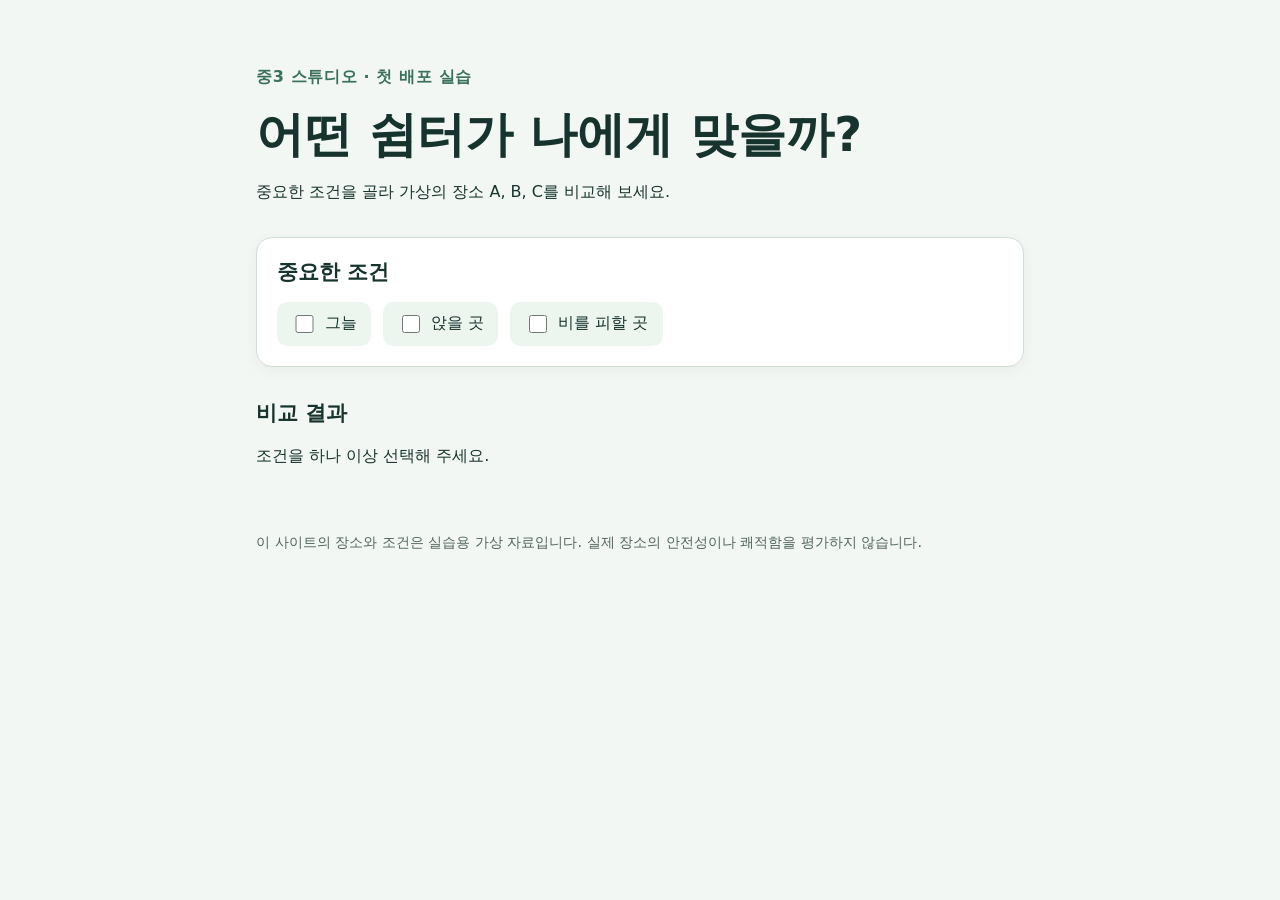
==== books/ai-era-child/rest-spots-demo/index.html @ f71faf44 "Add ebook practice files for AI-era parenting guide" ====
<!doctype html>
<html lang="ko">
  <head>
    <meta charset="utf-8" />
    <meta name="viewport" content="width=device-width, initial-scale=1" />
    <title>쉬기 좋은 곳 찾기 · 실습</title>
    <link rel="stylesheet" href="style.css" />
    <script src="script.js" defer></script>
  </head>
  <body>
    <main class="container">
      <header>
        <p class="eyebrow">중3 스튜디오 · 첫 배포 실습</p>
        <h1>어떤 쉼터가 나에게 맞을까?</h1>
        <p>중요한 조건을 골라 가상의 장소 A, B, C를 비교해 보세요.</p>
      </header>

      <section class="panel" aria-labelledby="choices-title">
        <h2 id="choices-title">중요한 조건</h2>
        <div class="choices">
          <label><input type="checkbox" value="shade" /> 그늘</label>
          <label><input type="checkbox" value="seat" /> 앉을 곳</label>
          <label><input type="checkbox" value="rain" /> 비를 피할 곳</label>
        </div>
      </section>

      <section aria-labelledby="results-title">
        <h2 id="results-title">비교 결과</h2>
        <p id="summary" role="status" aria-live="polite">조건을 하나 이상 선택해 주세요.</p>
        <div id="results" class="results"></div>
      </section>

      <footer>이 사이트의 장소와 조건은 실습용 가상 자료입니다. 실제 장소의 안전성이나 쾌적함을 평가하지 않습니다.</footer>
    </main>
  </body>
</html>
---- books/ai-era-child/rest-spots-demo/style.css ----
:root { color-scheme: light; font-family: system-ui, -apple-system, "Segoe UI", sans-serif; color: #16342d; background: #f3f7f3; }
* { box-sizing: border-box; }
body { margin: 0; }
.container { width: min(100% - 2rem, 48rem); margin: 0 auto; padding: 3rem 0; }
.eyebrow { color: #39715d; font-weight: 700; letter-spacing: .04em; }
h1 { margin: .2rem 0 .8rem; font-size: clamp(2rem, 5vw, 3rem); line-height: 1.2; }
h2 { margin: 0 0 1rem; font-size: 1.3rem; }
p { line-height: 1.6; }
.panel, .card { background: white; border: 1px solid #d0ded4; border-radius: 1rem; box-shadow: 0 .25rem .8rem #16342d0d; }
.panel { margin: 2rem 0; padding: 1.25rem; }
.choices { display: flex; flex-wrap: wrap; gap: .75rem; }
.choices label { display: inline-flex; align-items: center; gap: .5rem; min-height: 2.75rem; padding: .55rem .9rem; background: #edf5ef; border-radius: .65rem; cursor: pointer; }
input { width: 1.15rem; height: 1.15rem; accent-color: #246a4c; }
.results { display: grid; grid-template-columns: repeat(auto-fit, minmax(12rem, 1fr)); gap: 1rem; margin-top: 1rem; }
.card { padding: 1.2rem; }
.card h3 { margin: 0 0 .5rem; }
.score { font-size: 1.8rem; font-weight: 800; color: #246a4c; }
.features { margin: .8rem 0 0; padding-left: 1.2rem; line-height: 1.7; }
footer { margin-top: 3rem; color: #52665d; font-size: .9rem; line-height: 1.5; }
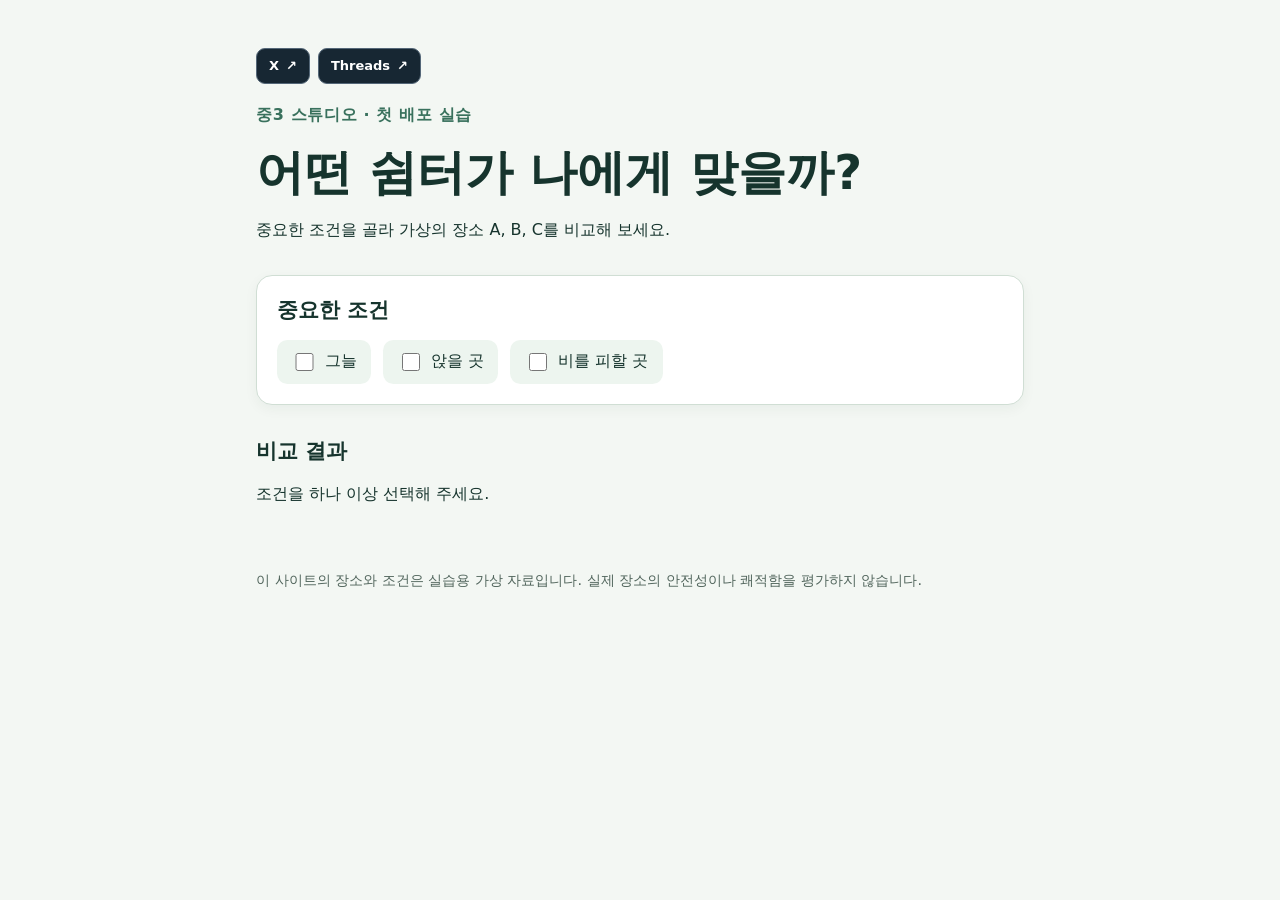
==== commit 2f413706: "Include social profile links in project baseline and ebook demo" ====
--- a/books/ai-era-child/rest-spots-demo/index.html
+++ b/books/ai-era-child/rest-spots-demo/index.html
@@ -10,6 +10,7 @@
   <body>
     <main class="container">
       <header>
+        <nav class="roky-social" aria-label="Roky Studio 소셜 계정"><a class="roky-social-link" href="https://x.com/loki60542" target="_blank" rel="me noopener noreferrer" aria-label="X @loki60542 새 탭에서 열기">X <span aria-hidden="true">↗</span></a><a class="roky-social-link" href="https://www.threads.com/@loki60542" target="_blank" rel="me noopener noreferrer" aria-label="Threads @loki60542 새 탭에서 열기">Threads <span aria-hidden="true">↗</span></a></nav>
         <p class="eyebrow">중3 스튜디오 · 첫 배포 실습</p>
         <h1>어떤 쉼터가 나에게 맞을까?</h1>
         <p>중요한 조건을 골라 가상의 장소 A, B, C를 비교해 보세요.</p>
--- a/books/ai-era-child/rest-spots-demo/style.css
+++ b/books/ai-era-child/rest-spots-demo/style.css
@@ -17,3 +17,7 @@
 .score { font-size: 1.8rem; font-weight: 800; color: #246a4c; }
 .features { margin: .8rem 0 0; padding-left: 1.2rem; line-height: 1.7; }
 footer { margin-top: 3rem; color: #52665d; font-size: .9rem; line-height: 1.5; }
+
+/* Roky Studio public social profiles */
+nav.roky-social{display:flex;align-items:center;flex-wrap:wrap;gap:8px;margin:0;padding:0}nav.roky-social a.roky-social-link{display:inline-flex;align-items:center;justify-content:center;gap:7px;min-height:36px;padding:6px 12px;border:1px solid #546778;border-radius:9px;background:#172733;color:#fff;font:600 13px/1.4 system-ui,sans-serif;text-decoration:none;white-space:nowrap;box-sizing:border-box;cursor:pointer}nav.roky-social a.roky-social-link:hover{background:#29465a;border-color:#8badc4}nav.roky-social a.roky-social-link:focus-visible{outline:3px solid #83bfff;outline-offset:3px}
+.container>header>.roky-social{margin-bottom:18px}
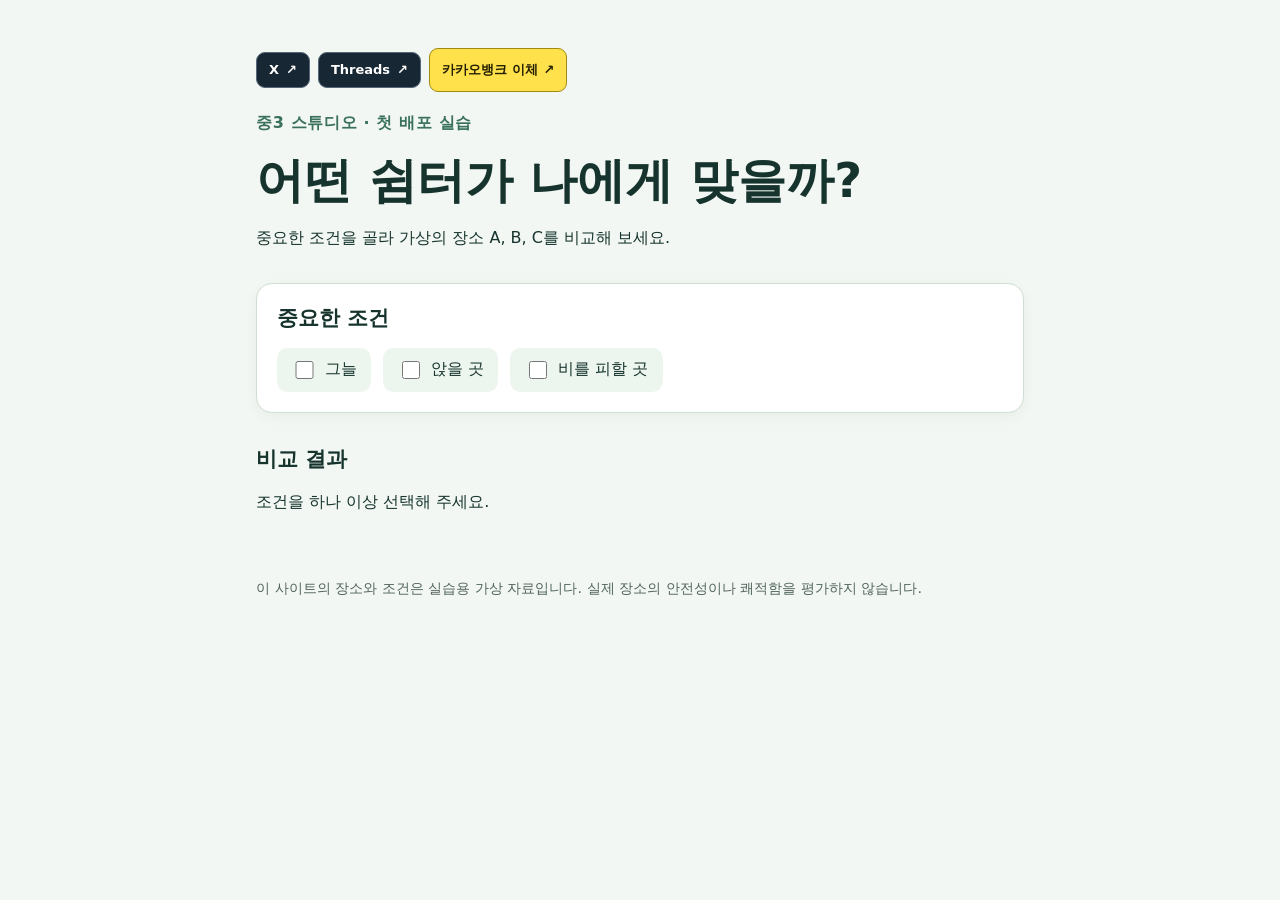
==== commit b4a36225: "Add shared bank transfer and Google Play development standards" ====
--- a/books/ai-era-child/rest-spots-demo/index.html
+++ b/books/ai-era-child/rest-spots-demo/index.html
@@ -4,13 +4,13 @@
     <meta charset="utf-8" />
     <meta name="viewport" content="width=device-width, initial-scale=1" />
     <title>쉬기 좋은 곳 찾기 · 실습</title>
-    <link rel="stylesheet" href="style.css" />
+    <link rel="stylesheet" href="style.css?v=20261024-transfer" />
     <script src="script.js" defer></script>
   </head>
   <body>
     <main class="container">
       <header>
-        <nav class="roky-social" aria-label="Roky Studio 소셜 계정"><a class="roky-social-link" href="https://x.com/loki60542" target="_blank" rel="me noopener noreferrer" aria-label="X @loki60542 새 탭에서 열기">X <span aria-hidden="true">↗</span></a><a class="roky-social-link" href="https://www.threads.com/@loki60542" target="_blank" rel="me noopener noreferrer" aria-label="Threads @loki60542 새 탭에서 열기">Threads <span aria-hidden="true">↗</span></a></nav>
+        <nav class="roky-social" aria-label="Roky Studio 바로가기"><a class="roky-social-link" href="https://x.com/loki60542" target="_blank" rel="me noopener noreferrer" aria-label="X @loki60542 새 탭에서 열기">X <span aria-hidden="true">↗</span></a><a class="roky-social-link" href="https://www.threads.com/@loki60542" target="_blank" rel="me noopener noreferrer" aria-label="Threads @loki60542 새 탭에서 열기">Threads <span aria-hidden="true">↗</span></a><a class="roky-social-link roky-transfer-link" data-web-only-transfer href="https://mcroky.github.io/roky-studio/#bank-transfer" target="_blank" rel="noopener noreferrer" aria-label="카카오뱅크 이체 안내 새 탭에서 열기">카카오뱅크 이체 <span aria-hidden="true">↗</span></a></nav>
         <p class="eyebrow">중3 스튜디오 · 첫 배포 실습</p>
         <h1>어떤 쉼터가 나에게 맞을까?</h1>
         <p>중요한 조건을 골라 가상의 장소 A, B, C를 비교해 보세요.</p>
--- a/books/ai-era-child/rest-spots-demo/style.css
+++ b/books/ai-era-child/rest-spots-demo/style.css
@@ -21,3 +21,6 @@
 /* Roky Studio public social profiles */
 nav.roky-social{display:flex;align-items:center;flex-wrap:wrap;gap:8px;margin:0;padding:0}nav.roky-social a.roky-social-link{display:inline-flex;align-items:center;justify-content:center;gap:7px;min-height:36px;padding:6px 12px;border:1px solid #546778;border-radius:9px;background:#172733;color:#fff;font:600 13px/1.4 system-ui,sans-serif;text-decoration:none;white-space:nowrap;box-sizing:border-box;cursor:pointer}nav.roky-social a.roky-social-link:hover{background:#29465a;border-color:#8badc4}nav.roky-social a.roky-social-link:focus-visible{outline:3px solid #83bfff;outline-offset:3px}
 .container>header>.roky-social{margin-bottom:18px}
+
+/* Web bank transfer: keep Play distribution policy separate. */
+nav.roky-social a.roky-transfer-link,a.roky-transfer-link{display:inline-flex;align-items:center;justify-content:center;gap:6px;min-height:44px;padding:8px 12px;box-sizing:border-box;border:1px solid #a28a12;border-radius:9px;background:#ffe14c;color:#242000;font:600 13px/1.4 system-ui,sans-serif;text-decoration:none;white-space:nowrap}nav.roky-social a.roky-transfer-link:hover,a.roky-transfer-link:hover{background:#ffed91;color:#242000}nav.roky-social a.roky-transfer-link:focus-visible,a.roky-transfer-link:focus-visible{outline:3px solid #2676c4;outline-offset:3px}
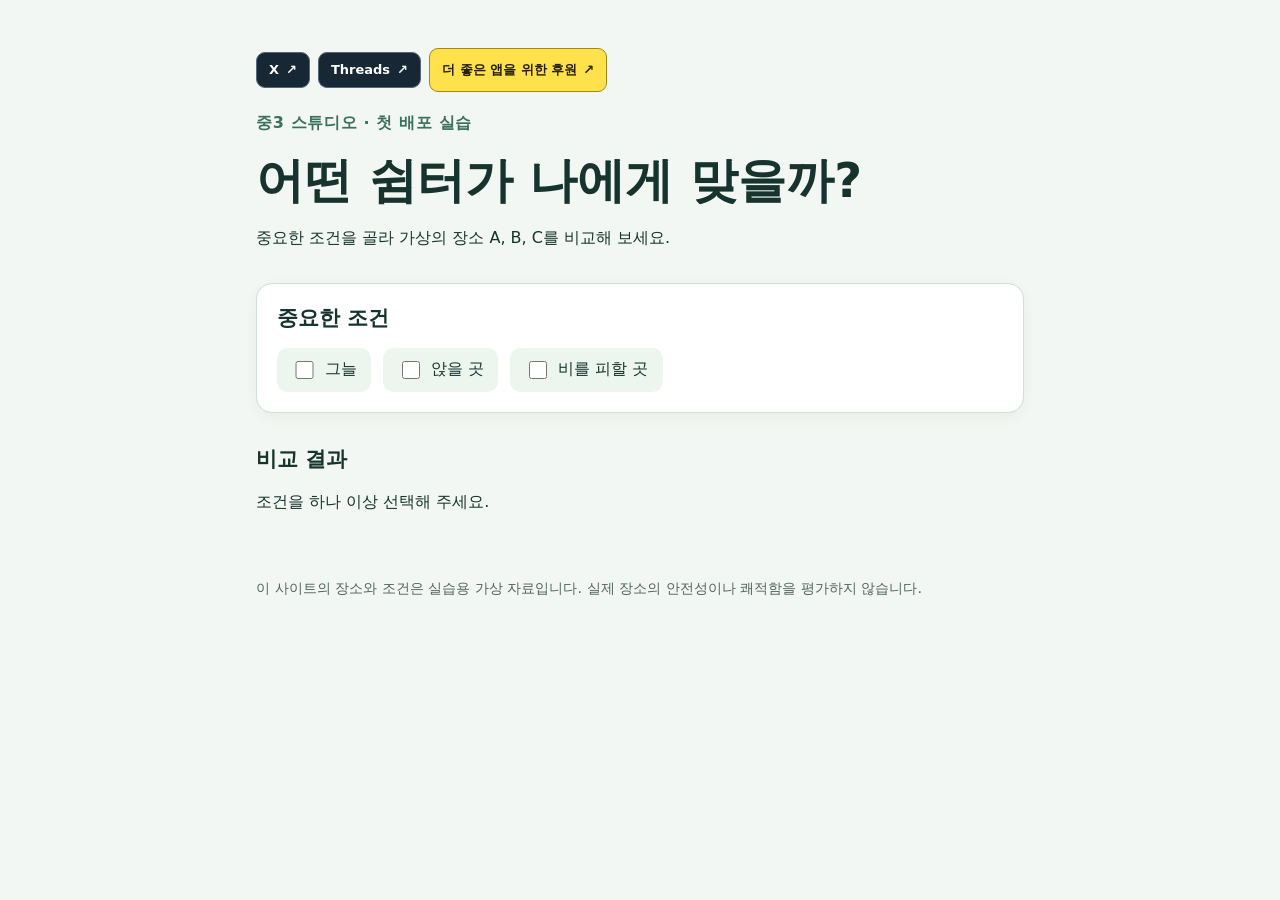
==== commit be0f83ac: "Use a short voluntary app support message and Buy Me a Coffee link" ====
--- a/books/ai-era-child/rest-spots-demo/index.html
+++ b/books/ai-era-child/rest-spots-demo/index.html
@@ -10,7 +10,7 @@
   <body>
     <main class="container">
       <header>
-        <nav class="roky-social" aria-label="Roky Studio 바로가기"><a class="roky-social-link" href="https://x.com/loki60542" target="_blank" rel="me noopener noreferrer" aria-label="X @loki60542 새 탭에서 열기">X <span aria-hidden="true">↗</span></a><a class="roky-social-link" href="https://www.threads.com/@loki60542" target="_blank" rel="me noopener noreferrer" aria-label="Threads @loki60542 새 탭에서 열기">Threads <span aria-hidden="true">↗</span></a><a class="roky-social-link roky-transfer-link" data-web-only-transfer href="https://mcroky.github.io/roky-studio/#bank-transfer" target="_blank" rel="noopener noreferrer" aria-label="카카오뱅크 이체 안내 새 탭에서 열기">카카오뱅크 이체 <span aria-hidden="true">↗</span></a></nav>
+        <nav class="roky-social" aria-label="Roky Studio 바로가기"><a class="roky-social-link" href="https://x.com/loki60542" target="_blank" rel="me noopener noreferrer" aria-label="X @loki60542 새 탭에서 열기">X <span aria-hidden="true">↗</span></a><a class="roky-social-link" href="https://www.threads.com/@loki60542" target="_blank" rel="me noopener noreferrer" aria-label="Threads @loki60542 새 탭에서 열기">Threads <span aria-hidden="true">↗</span></a><a class="roky-social-link roky-transfer-link" data-web-only-support href="https://buymeacoffee.com/roky.studio" target="_blank" rel="noopener noreferrer" aria-label="더 좋은 앱을 위한 후원 새 탭에서 열기">더 좋은 앱을 위한 후원 <span aria-hidden="true">↗</span></a></nav>
         <p class="eyebrow">중3 스튜디오 · 첫 배포 실습</p>
         <h1>어떤 쉼터가 나에게 맞을까?</h1>
         <p>중요한 조건을 골라 가상의 장소 A, B, C를 비교해 보세요.</p>
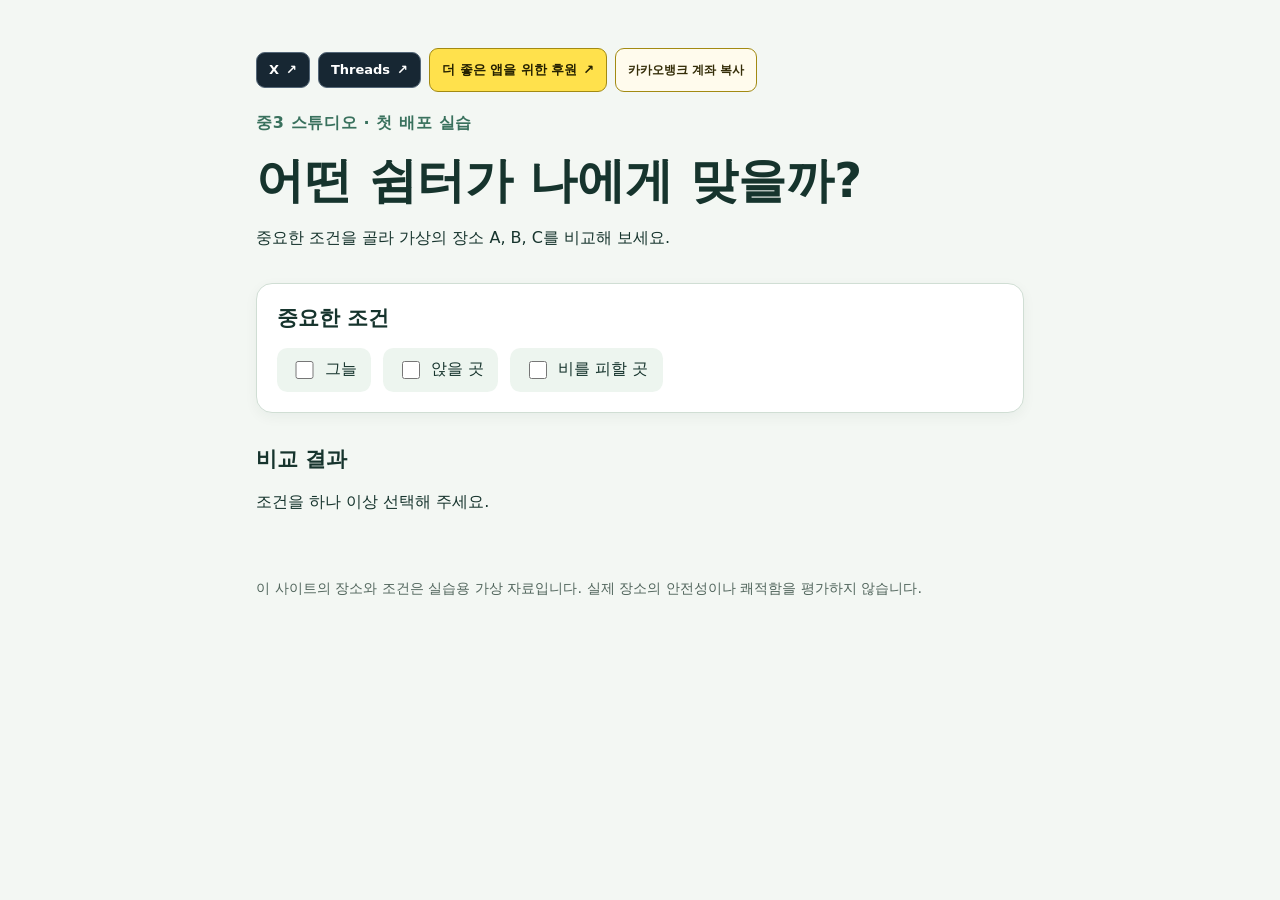
==== commit a80234c9: "Add optional KakaoBank account copy alongside app support" ====
--- a/books/ai-era-child/rest-spots-demo/index.html
+++ b/books/ai-era-child/rest-spots-demo/index.html
@@ -33,5 +33,84 @@
 
       <footer>이 사이트의 장소와 조건은 실습용 가상 자료입니다. 실제 장소의 안전성이나 쾌적함을 평가하지 않습니다.</footer>
     </main>
-  </body>
+
+<script data-roky-bank-copy>
+/* Roky Studio shared web-only bank account copy. No payment or data collection. */
+(() => {
+  'use strict';
+  if (window.rokyBankCopyInstalled) return;
+  window.rokyBankCopyInstalled = true;
+  const account = '3333071025774';
+  const translations = {
+    ko:['카카오뱅크 계좌 복사','계좌번호를 복사했어요. 은행 앱에서 이체해 주세요.','복사할 수 없어요. 아래 계좌번호를 길게 누르거나 선택해 복사해 주세요.','닫기'],
+    en:['Copy KakaoBank account','Account number copied. You can transfer from your bank app.','Copy unavailable. Select and copy the account number below.','Close'],
+    ja:['カカオバンク口座をコピー','口座番号をコピーしました。銀行アプリで振り込めます。','コピーできません。下の口座番号を選択してコピーしてください。','閉じる'],
+    zh:['复制KakaoBank账号','账号已复制，可在银行应用中转账。','无法复制，请选择并复制下方账号。','关闭'],
+  };
+  function words() {
+    const lang = (window.RokyI18n?.language || document.documentElement.lang || 'ko').slice(0,2);
+    return translations[lang] || translations.ko;
+  }
+  const style = document.createElement('style');
+  style.textContent = '.roky-bank-copy-wrap{display:inline-flex;max-width:100%;vertical-align:middle}.roky-bank-copy{display:inline-flex!important;align-items:center;justify-content:center;min-height:44px;max-width:100%;padding:9px 12px!important;border:1px solid #a28a12!important;border-radius:9px;background:#fffbed!important;color:#342d08!important;font:600 12px/1.5 system-ui,sans-serif!important;white-space:normal;cursor:pointer;box-sizing:border-box;text-align:center}.roky-bank-copy:hover{background:#fff0a3!important}.roky-bank-copy:focus-visible{outline:3px solid #2676c4;outline-offset:3px}.roky-bank-status{position:fixed;z-index:2147483646;bottom:max(20px,env(safe-area-inset-bottom));left:50%;transform:translateX(-50%);width:max-content;max-width:calc(100% - 32px);box-sizing:border-box;border-radius:10px;padding:13px 18px;background:#24372e;color:#fff;font:13px/1.6 system-ui,sans-serif;text-align:center;box-shadow:0 4px 24px #0003}.roky-bank-status[hidden]{display:none}.roky-bank-manual{position:fixed;z-index:2147483647;inset:0;background:#0008;display:grid;place-items:center;padding:20px}.roky-bank-manual>div{width:min(100%,360px);box-sizing:border-box;padding:24px;background:white;border-radius:14px;color:#222;font:14px/1.7 system-ui,sans-serif}.roky-bank-manual input{box-sizing:border-box;display:block;width:100%;padding:12px;font:600 19px/1.5 ui-monospace,monospace;margin:16px 0;color:#222;background:#fff;border:1px solid #bbb;border-radius:6px}.roky-bank-manual button{min-height:44px;padding:8px 16px;font:inherit;cursor:pointer}';
+  document.head.append(style);
+  let notice, noticeTimer;
+  function manual(button) {
+    const [,,message,close] = words();
+    const overlay = document.createElement('div'); overlay.className = 'roky-bank-manual';
+    const panel = document.createElement('div'); panel.setAttribute('role','dialog'); panel.setAttribute('aria-modal','true'); panel.setAttribute('aria-label',words()[0]);
+    const p = document.createElement('p'); p.textContent = message;
+    const label = document.createElement('label'); label.textContent = 'KakaoBank';
+    const input = document.createElement('input'); input.readOnly = true; input.value = account; input.setAttribute('aria-label','KakaoBank');
+    const done = document.createElement('button'); done.textContent = close;
+    const dismiss = () => { overlay.remove(); button.focus(); };
+    done.onclick = dismiss;
+    overlay.addEventListener('keydown',e=>{
+      if(e.key==='Escape'){e.preventDefault();dismiss();}
+      if(e.key==='Tab'){e.preventDefault();(document.activeElement===input?done:input).focus();}
+      e.stopPropagation();
+    });
+    label.append(input); panel.append(p,label,done); overlay.append(panel); document.body.append(overlay); input.focus(); input.select();
+  }
+  async function copy(button) {
+    let copied = false;
+    try { await navigator.clipboard.writeText(account); copied = true; } catch {
+      const input = document.createElement('textarea'); input.value = account; input.readOnly = true;
+      input.style.cssText='position:fixed;left:-9999px;top:0;font-size:16px'; document.body.append(input); input.select();
+      try { copied = document.execCommand('copy'); } catch {}
+      input.remove(); button.focus({preventScroll:true});
+    }
+    if(!copied){manual(button);return;}
+    if(!notice){notice=document.createElement('div');notice.className='roky-bank-status';notice.setAttribute('role','status');notice.setAttribute('aria-live','polite');document.body.append(notice);}
+    notice.textContent=words()[1];notice.hidden=false;clearTimeout(noticeTimer);noticeTimer=setTimeout(()=>notice.hidden=true,4500);
+  }
+  function install() {
+    for(const anchor of document.querySelectorAll('a[href="https://buymeacoffee.com/roky.studio"]')){
+      if(anchor.closest('#bank-transfer') && document.getElementById('bank-account-copy')) continue;
+      let wrap=anchor.nextElementSibling;
+      if(!wrap?.classList.contains('roky-bank-copy-wrap')){
+        wrap=document.createElement('span');wrap.className='roky-bank-copy-wrap';wrap.setAttribute('data-web-only-support','');
+        const button=document.createElement('button');button.type='button';button.className='roky-bank-copy';button.onclick=()=>copy(button);wrap.append(button);anchor.after(wrap);
+      }
+      const button=wrap.querySelector('button');if(button.textContent!==words()[0])button.textContent=words()[0];
+    }
+  }
+  function start(){
+    install();
+    // Some projects render their shared menus after loading, or replace them on navigation.
+    new MutationObserver(install).observe(document.body,{childList:true,subtree:true});
+    new MutationObserver(install).observe(document.documentElement,{attributes:true,attributeFilter:['lang']});
+    window.addEventListener('roky:language',install);
+  }
+  function ready(){
+    // A Next.js layout must finish claiming its server-rendered body before we add a sibling.
+    // Its client component calls this after mount on future source builds as well.
+    if(window.__next_f && !Object.keys(document.body).some(key=>key.startsWith('__reactProps$'))){requestAnimationFrame(ready);return;}
+    start();
+  }
+  if(document.readyState==='complete')ready();else window.addEventListener('load',ready,{once:true});
+})();
+
+</script>
+</body>
 </html>
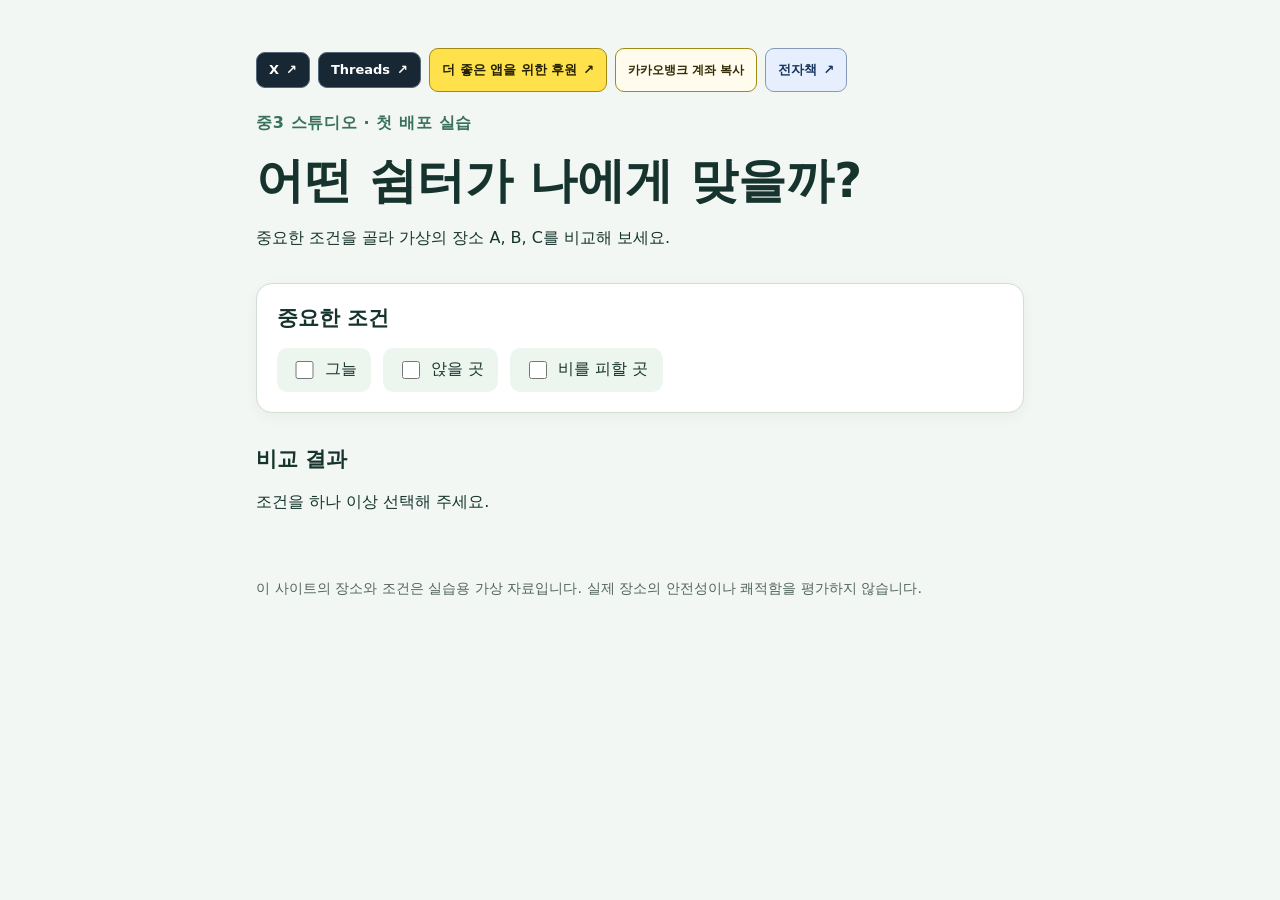
==== commit b7edd1ec: "Add shared ebook links and four-language support standards" ====
--- a/books/ai-era-child/rest-spots-demo/index.html
+++ b/books/ai-era-child/rest-spots-demo/index.html
@@ -4,13 +4,13 @@
     <meta charset="utf-8" />
     <meta name="viewport" content="width=device-width, initial-scale=1" />
     <title>쉬기 좋은 곳 찾기 · 실습</title>
-    <link rel="stylesheet" href="style.css?v=20261024-transfer" />
+    <link rel="stylesheet" href="style.css?v=20261024-ebook" />
     <script src="script.js" defer></script>
   </head>
   <body>
     <main class="container">
       <header>
-        <nav class="roky-social" aria-label="Roky Studio 바로가기"><a class="roky-social-link" href="https://x.com/loki60542" target="_blank" rel="me noopener noreferrer" aria-label="X @loki60542 새 탭에서 열기">X <span aria-hidden="true">↗</span></a><a class="roky-social-link" href="https://www.threads.com/@loki60542" target="_blank" rel="me noopener noreferrer" aria-label="Threads @loki60542 새 탭에서 열기">Threads <span aria-hidden="true">↗</span></a><a class="roky-social-link roky-transfer-link" data-web-only-support href="https://buymeacoffee.com/roky.studio" target="_blank" rel="noopener noreferrer" aria-label="더 좋은 앱을 위한 후원 새 탭에서 열기">더 좋은 앱을 위한 후원 <span aria-hidden="true">↗</span></a></nav>
+        <nav class="roky-social" aria-label="Roky Studio 바로가기"><a class="roky-social-link" href="https://x.com/loki60542" target="_blank" rel="me noopener noreferrer" aria-label="X @loki60542 새 탭에서 열기">X <span aria-hidden="true">↗</span></a><a class="roky-social-link" href="https://www.threads.com/@loki60542" target="_blank" rel="me noopener noreferrer" aria-label="Threads @loki60542 새 탭에서 열기">Threads <span aria-hidden="true">↗</span></a><a class="roky-social-link roky-transfer-link" data-web-only-support href="https://buymeacoffee.com/roky.studio" target="_blank" rel="noopener noreferrer" aria-label="더 좋은 앱을 위한 후원 새 탭에서 열기">더 좋은 앱을 위한 후원 <span aria-hidden="true">↗</span></a><a class="roky-social-link roky-ebook-link" data-web-only-commerce href="https://litt.ly/roky.studio" target="_blank" rel="noopener noreferrer" aria-label="로키스튜디오 전자책 새 탭에서 열기">전자책 <span aria-hidden="true">↗</span></a></nav>
         <p class="eyebrow">중3 스튜디오 · 첫 배포 실습</p>
         <h1>어떤 쉼터가 나에게 맞을까?</h1>
         <p>중요한 조건을 골라 가상의 장소 A, B, C를 비교해 보세요.</p>
--- a/books/ai-era-child/rest-spots-demo/style.css
+++ b/books/ai-era-child/rest-spots-demo/style.css
@@ -24,3 +24,6 @@
 
 /* Web bank transfer: keep Play distribution policy separate. */
 nav.roky-social a.roky-transfer-link,a.roky-transfer-link{display:inline-flex;align-items:center;justify-content:center;gap:6px;min-height:44px;padding:8px 12px;box-sizing:border-box;border:1px solid #a28a12;border-radius:9px;background:#ffe14c;color:#242000;font:600 13px/1.4 system-ui,sans-serif;text-decoration:none;white-space:nowrap}nav.roky-social a.roky-transfer-link:hover,a.roky-transfer-link:hover{background:#ffed91;color:#242000}nav.roky-social a.roky-transfer-link:focus-visible,a.roky-transfer-link:focus-visible{outline:3px solid #2676c4;outline-offset:3px}
+
+/* Roky Studio ebook destination */
+nav.roky-social a.roky-ebook-link,a.roky-ebook-link{display:inline-flex;align-items:center;justify-content:center;gap:6px;box-sizing:border-box;min-height:44px;padding:8px 12px;border:1px solid #849ab8;border-radius:9px;background:#e7efff;color:#17365d;font:600 13px/1.4 system-ui,sans-serif;text-decoration:none;white-space:nowrap}nav.roky-social a.roky-ebook-link:hover,a.roky-ebook-link:hover{background:#cedfff;color:#17365d}nav.roky-social a.roky-ebook-link:focus-visible,a.roky-ebook-link:focus-visible{outline:3px solid #2469bd;outline-offset:3px}
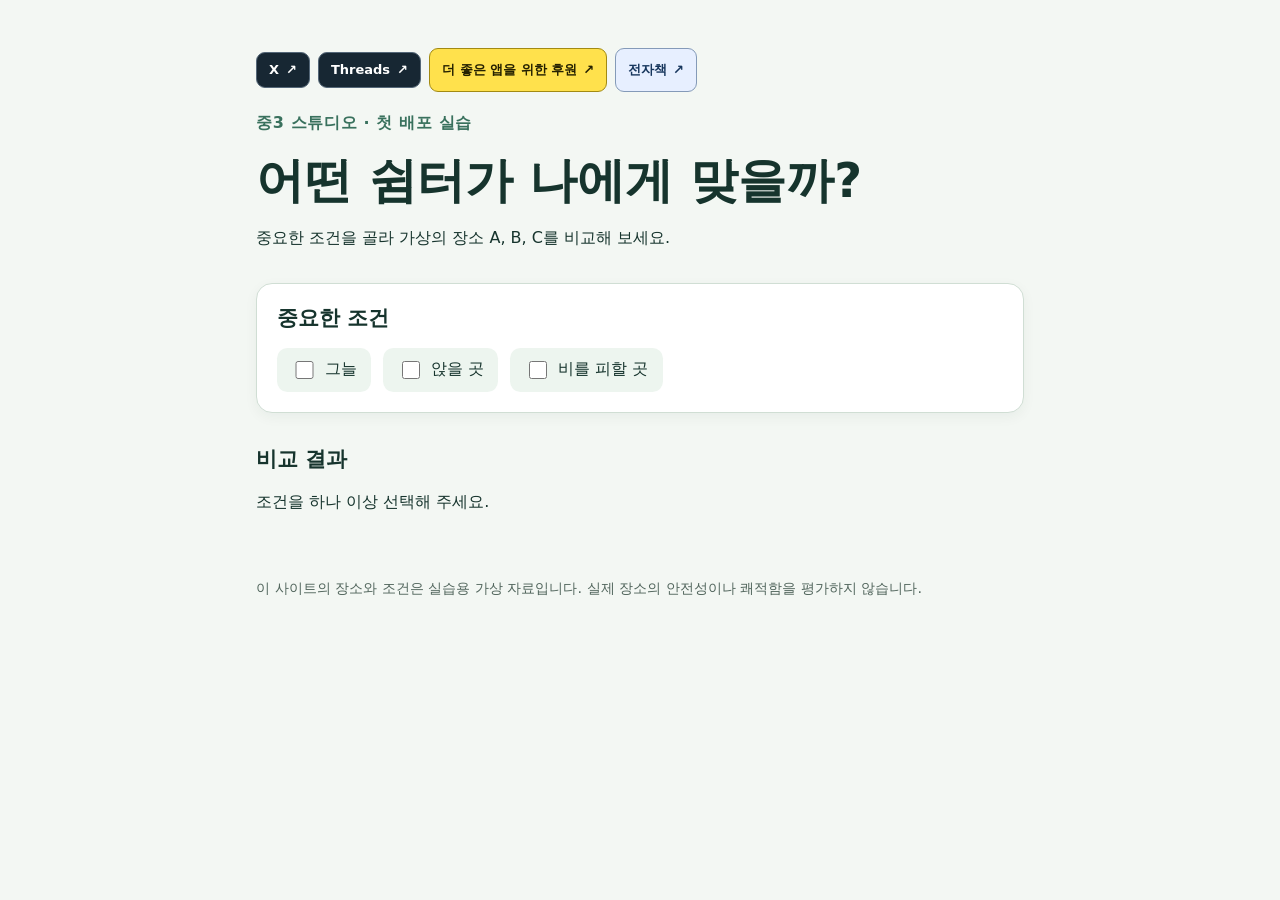
==== commit f9fef924: "Use one support button to choose Coffee or KakaoBank account copy" ====
--- a/books/ai-era-child/rest-spots-demo/index.html
+++ b/books/ai-era-child/rest-spots-demo/index.html
@@ -35,77 +35,75 @@
     </main>
 
 <script data-roky-bank-copy>
-/* Roky Studio shared web-only bank account copy. No payment or data collection. */
+/* One web support button, two optional methods. No payments or data collection. */
 (() => {
   'use strict';
   if (window.rokyBankCopyInstalled) return;
   window.rokyBankCopyInstalled = true;
   const account = '3333071025774';
+  const url = 'https://buymeacoffee.com/roky.studio';
   const translations = {
-    ko:['카카오뱅크 계좌 복사','계좌번호를 복사했어요. 은행 앱에서 이체해 주세요.','복사할 수 없어요. 아래 계좌번호를 길게 누르거나 선택해 복사해 주세요.','닫기'],
-    en:['Copy KakaoBank account','Account number copied. You can transfer from your bank app.','Copy unavailable. Select and copy the account number below.','Close'],
-    ja:['カカオバンク口座をコピー','口座番号をコピーしました。銀行アプリで振り込めます。','コピーできません。下の口座番号を選択してコピーしてください。','閉じる'],
-    zh:['复制KakaoBank账号','账号已复制，可在银行应用中转账。','无法复制，请选择并复制下方账号。','关闭'],
+    ko:['후원 방법 선택','더 좋은 앱을 만들기 위한 자율 후원입니다.','Buy Me a Coffee ↗','카카오뱅크 계좌 복사','계좌번호를 복사했어요. 은행 앱에서 이체해 주세요.','복사할 수 없어요. 아래 번호를 직접 선택해 복사해 주세요.','닫기'],
+    en:['Choose how to support','Optional support for building better apps.','Buy Me a Coffee ↗','Copy KakaoBank account','Account number copied. You can transfer from your bank app.','Copy unavailable. Select and copy the number below.','Close'],
+    ja:['応援方法を選択','より良いアプリづくりへの任意のご支援です。','Buy Me a Coffee ↗','カカオバンク口座をコピー','口座番号をコピーしました。銀行アプリで振り込めます。','コピーできません。下の番号を選択してコピーしてください。','閉じる'],
+    zh:['选择赞助方式','自愿支持开发更好的应用。','Buy Me a Coffee ↗','复制KakaoBank账号','账号已复制，可在银行应用中转账。','无法复制，请手动选择并复制下方账号。','关闭'],
   };
-  function words() {
-    const lang = (window.RokyI18n?.language || document.documentElement.lang || 'ko').slice(0,2);
-    return translations[lang] || translations.ko;
-  }
+  const words = () => translations[(window.RokyI18n?.language || document.documentElement.lang || 'ko').slice(0,2)] || translations.ko;
   const style = document.createElement('style');
-  style.textContent = '.roky-bank-copy-wrap{display:inline-flex;max-width:100%;vertical-align:middle}.roky-bank-copy{display:inline-flex!important;align-items:center;justify-content:center;min-height:44px;max-width:100%;padding:9px 12px!important;border:1px solid #a28a12!important;border-radius:9px;background:#fffbed!important;color:#342d08!important;font:600 12px/1.5 system-ui,sans-serif!important;white-space:normal;cursor:pointer;box-sizing:border-box;text-align:center}.roky-bank-copy:hover{background:#fff0a3!important}.roky-bank-copy:focus-visible{outline:3px solid #2676c4;outline-offset:3px}.roky-bank-status{position:fixed;z-index:2147483646;bottom:max(20px,env(safe-area-inset-bottom));left:50%;transform:translateX(-50%);width:max-content;max-width:calc(100% - 32px);box-sizing:border-box;border-radius:10px;padding:13px 18px;background:#24372e;color:#fff;font:13px/1.6 system-ui,sans-serif;text-align:center;box-shadow:0 4px 24px #0003}.roky-bank-status[hidden]{display:none}.roky-bank-manual{position:fixed;z-index:2147483647;inset:0;background:#0008;display:grid;place-items:center;padding:20px}.roky-bank-manual>div{width:min(100%,360px);box-sizing:border-box;padding:24px;background:white;border-radius:14px;color:#222;font:14px/1.7 system-ui,sans-serif}.roky-bank-manual input{box-sizing:border-box;display:block;width:100%;padding:12px;font:600 19px/1.5 ui-monospace,monospace;margin:16px 0;color:#222;background:#fff;border:1px solid #bbb;border-radius:6px}.roky-bank-manual button{min-height:44px;padding:8px 16px;font:inherit;cursor:pointer}';
+  style.textContent = '.roky-support-dialog{width:min(390px,calc(100% - 32px));box-sizing:border-box;max-height:85dvh;overflow:auto;border:1px solid #dedfd5;border-radius:16px;padding:24px;background:#fffef9;color:#263c30;font:14px/1.7 system-ui,sans-serif;text-align:left;box-shadow:0 12px 60px #0003}.roky-support-dialog::backdrop{background:#14271e88}.roky-support-head{display:flex;align-items:center;justify-content:space-between;gap:12px}.roky-support-head h2{font-size:18px;margin:0}.roky-support-close{background:transparent!important;color:#263c30!important;border:0!important;font:24px/1 system-ui!important;min-width:44px;min-height:44px;cursor:pointer}.roky-support-dialog p{font:13px/1.7 system-ui,sans-serif;color:#596c5d;margin:12px 0 18px}.roky-support-choices{display:grid;gap:10px}.roky-support-choices a,.roky-support-choices button{display:flex!important;align-items:center;justify-content:center;box-sizing:border-box;width:100%;max-width:100%;min-height:48px;padding:12px!important;border:1px solid #b09d45!important;border-radius:9px;background:#ffe569!important;color:#302b0d!important;font:600 14px/1.5 system-ui,sans-serif!important;text-align:center;white-space:normal;text-decoration:none;cursor:pointer}.roky-support-choices .roky-bank-copy{background:#fffbed!important}.roky-support-dialog :focus-visible{outline:3px solid #2676c4;outline-offset:3px}.roky-support-dialog .roky-bank-status{margin-bottom:0;color:#355b39}.roky-support-dialog input{display:block;box-sizing:border-box;width:100%;padding:12px;border:1px solid #bbb;border-radius:7px;font:600 19px/1.5 ui-monospace,monospace;color:#222;background:#fff}.roky-support-dialog [hidden]{display:none!important}';
   document.head.append(style);
-  let notice, noticeTimer;
-  function manual(button) {
-    const [,,message,close] = words();
-    const overlay = document.createElement('div'); overlay.className = 'roky-bank-manual';
-    const panel = document.createElement('div'); panel.setAttribute('role','dialog'); panel.setAttribute('aria-modal','true'); panel.setAttribute('aria-label',words()[0]);
-    const p = document.createElement('p'); p.textContent = message;
-    const label = document.createElement('label'); label.textContent = 'KakaoBank';
-    const input = document.createElement('input'); input.readOnly = true; input.value = account; input.setAttribute('aria-label','KakaoBank');
-    const done = document.createElement('button'); done.textContent = close;
-    const dismiss = () => { overlay.remove(); button.focus(); };
-    done.onclick = dismiss;
-    overlay.addEventListener('keydown',e=>{
-      if(e.key==='Escape'){e.preventDefault();dismiss();}
-      if(e.key==='Tab'){e.preventDefault();(document.activeElement===input?done:input).focus();}
-      e.stopPropagation();
-    });
-    label.append(input); panel.append(p,label,done); overlay.append(panel); document.body.append(overlay); input.focus(); input.select();
-  }
-  async function copy(button) {
+  const registered = new WeakSet();
+  let dialog, trigger;
+  async function copy(button, status, number) {
     let copied = false;
     try { await navigator.clipboard.writeText(account); copied = true; } catch {
-      const input = document.createElement('textarea'); input.value = account; input.readOnly = true;
-      input.style.cssText='position:fixed;left:-9999px;top:0;font-size:16px'; document.body.append(input); input.select();
+      const field = document.createElement('textarea'); field.value = account; field.readOnly = true;
+      field.style.cssText='position:fixed;left:-9999px;top:0;font-size:16px'; dialog.append(field); field.select();
       try { copied = document.execCommand('copy'); } catch {}
-      input.remove(); button.focus({preventScroll:true});
+      field.remove(); button.focus({preventScroll:true});
     }
-    if(!copied){manual(button);return;}
-    if(!notice){notice=document.createElement('div');notice.className='roky-bank-status';notice.setAttribute('role','status');notice.setAttribute('aria-live','polite');document.body.append(notice);}
-    notice.textContent=words()[1];notice.hidden=false;clearTimeout(noticeTimer);noticeTimer=setTimeout(()=>notice.hidden=true,4500);
+    status.textContent = words()[copied ? 4 : 5];
+    number.hidden = copied;
+    if(!copied){number.focus();number.select();}
+  }
+  function open(anchor) {
+    if(dialog?.open) return;
+    trigger = anchor;
+    if(!dialog){
+      dialog=document.createElement('dialog');dialog.className='roky-support-dialog';dialog.setAttribute('aria-labelledby','roky-support-title');
+      dialog.addEventListener('close',()=>{window.dispatchEvent(new CustomEvent('roky:support',{detail:false}));if(trigger?.isConnected)trigger.focus({preventScroll:true});});
+      dialog.addEventListener('keydown',e=>e.stopPropagation());document.body.append(dialog);
+    }
+    dialog.replaceChildren();
+    const w=words(),head=document.createElement('div');head.className='roky-support-head';
+    const title=document.createElement('h2');title.id='roky-support-title';title.textContent=w[0];
+    const close=document.createElement('button');close.type='button';close.className='roky-support-close';close.textContent='×';close.setAttribute('aria-label',w[6]);close.onclick=()=>dialog.close();
+    head.append(title,close);
+    const purpose=document.createElement('p');purpose.textContent=w[1];
+    const choices=document.createElement('div');choices.className='roky-support-choices';
+    const coffee=document.createElement('a');coffee.href=url;coffee.target='_blank';coffee.rel='noopener noreferrer';coffee.textContent=w[2];coffee.onclick=()=>dialog.close();
+    const button=document.createElement('button');button.type='button';button.className='roky-bank-copy';button.textContent=w[3];
+    const status=document.createElement('p');status.className='roky-bank-status';status.setAttribute('role','status');status.setAttribute('aria-live','polite');
+    const number=document.createElement('input');number.className='roky-bank-manual';number.readOnly=true;number.value=account;number.hidden=true;number.setAttribute('aria-label','KakaoBank');
+    button.onclick=()=>copy(button,status,number);choices.append(coffee,button);dialog.append(head,purpose,choices,status,number);window.dispatchEvent(new CustomEvent('roky:support',{detail:true}));dialog.showModal();coffee.focus();
   }
   function install() {
-    for(const anchor of document.querySelectorAll('a[href="https://buymeacoffee.com/roky.studio"]')){
-      if(anchor.closest('#bank-transfer') && document.getElementById('bank-account-copy')) continue;
-      let wrap=anchor.nextElementSibling;
-      if(!wrap?.classList.contains('roky-bank-copy-wrap')){
-        wrap=document.createElement('span');wrap.className='roky-bank-copy-wrap';wrap.setAttribute('data-web-only-support','');
-        const button=document.createElement('button');button.type='button';button.className='roky-bank-copy';button.onclick=()=>copy(button);wrap.append(button);anchor.after(wrap);
+    for(const anchor of document.querySelectorAll('a[href="'+url+'"]')){
+      if(anchor.closest('.roky-support-dialog'))continue;
+      if(anchor.closest('#bank-transfer'))for(const selector of ['#bank-account-copy','.bank-support-account','#bank-copy-status']){
+        const old=document.querySelector(selector);if(old){old.hidden=true;old.style.setProperty('display','none','important');}
       }
-      const button=wrap.querySelector('button');if(button.textContent!==words()[0])button.textContent=words()[0];
+      if(anchor.nextElementSibling?.classList.contains('roky-bank-copy-wrap'))anchor.nextElementSibling.remove();
+      anchor.setAttribute('role','button');anchor.setAttribute('aria-haspopup','dialog');anchor.setAttribute('aria-label',words()[0]);
+      if(registered.has(anchor))continue;
+      registered.add(anchor);
+      anchor.addEventListener('click',event=>{event.preventDefault();event.stopPropagation();open(anchor);});
+      anchor.addEventListener('keydown',event=>{if(event.key===' '){event.preventDefault();event.stopPropagation();open(anchor);}});
     }
   }
-  function start(){
-    install();
-    // Some projects render their shared menus after loading, or replace them on navigation.
-    new MutationObserver(install).observe(document.body,{childList:true,subtree:true});
-    new MutationObserver(install).observe(document.documentElement,{attributes:true,attributeFilter:['lang']});
-    window.addEventListener('roky:language',install);
-  }
+  function start(){install();new MutationObserver(install).observe(document.body,{childList:true,subtree:true});new MutationObserver(install).observe(document.documentElement,{attributes:true,attributeFilter:['lang']});window.addEventListener('roky:language',install);}
   function ready(){
-    // A Next.js layout must finish claiming its server-rendered body before we add a sibling.
-    // Its client component calls this after mount on future source builds as well.
-    if(window.__next_f && !Object.keys(document.body).some(key=>key.startsWith('__reactProps$'))){requestAnimationFrame(ready);return;}
+    if(window.__next_f&&!Object.keys(document.body).some(key=>key.startsWith('__reactProps$'))){requestAnimationFrame(ready);return;}
     start();
   }
   if(document.readyState==='complete')ready();else window.addEventListener('load',ready,{once:true});
